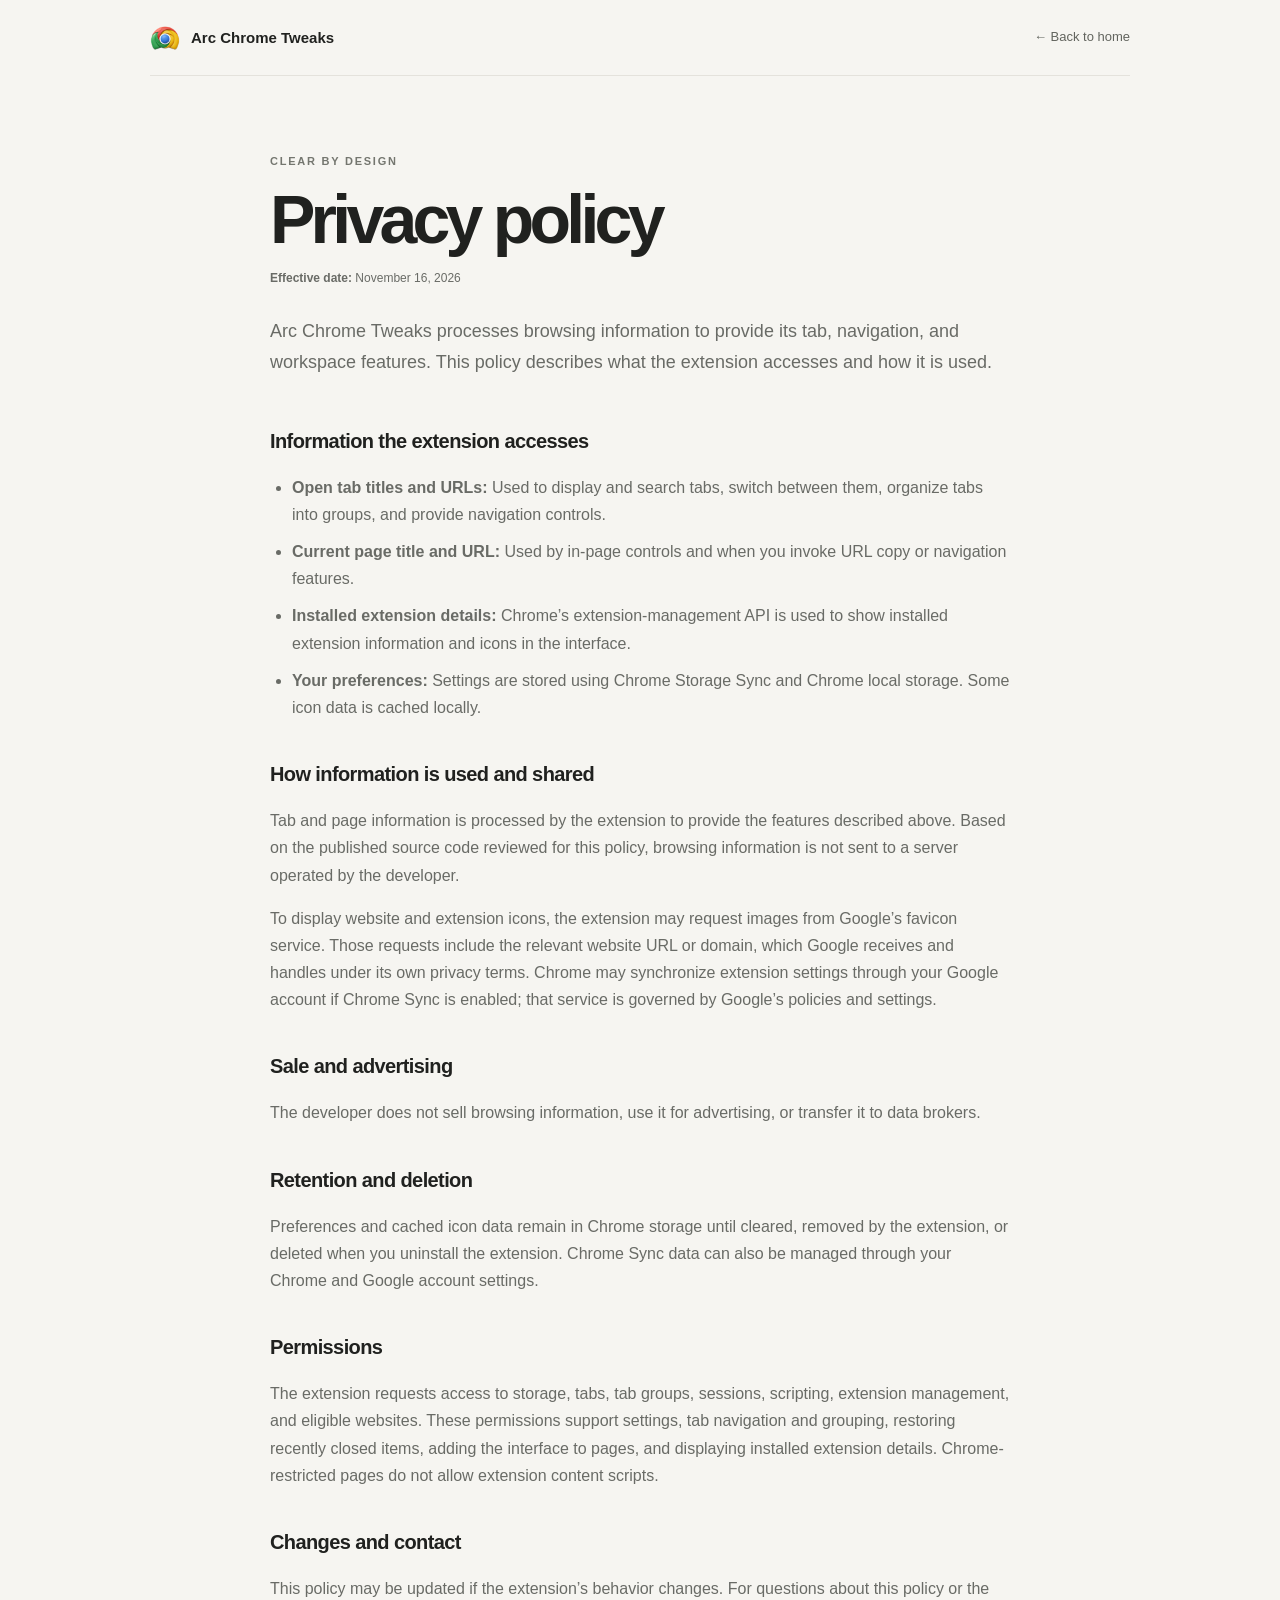
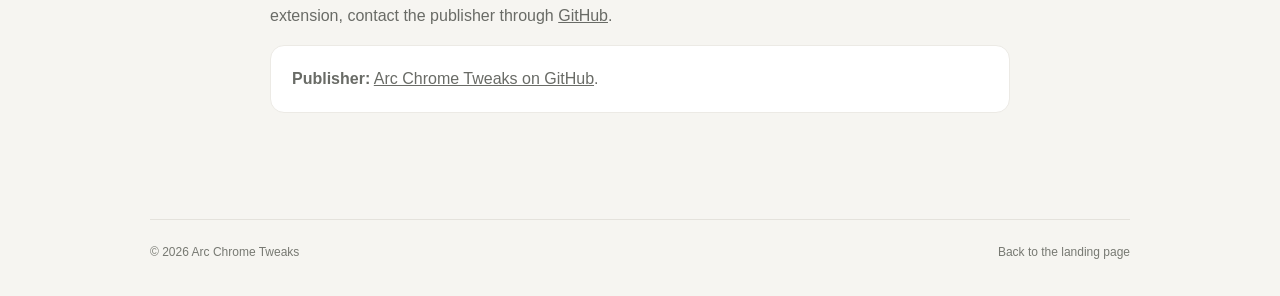
==== docs/privacy.html @ 5ff6fffd "Update Arc Chrome Tweaks landing pages" ====
<!doctype html>
<html lang="en">
<head>
  <meta charset="utf-8">
  <meta name="viewport" content="width=device-width, initial-scale=1">
  <meta name="theme-color" content="#f6f5f1">
  <meta name="description" content="Privacy policy for the Arc Chrome Tweaks browser extension.">
  <title>Privacy Policy — Arc Chrome Tweaks</title>
  <style>
    :root{color-scheme:light;--ink:#20211f;--muted:#696b66;--paper:#f6f5f1;--line:#e4e2dc}
    *{box-sizing:border-box}body{margin:0;background:var(--paper);color:var(--ink);font:16px/1.7 Inter,-apple-system,BlinkMacSystemFont,"Segoe UI",sans-serif;-webkit-font-smoothing:antialiased}a{color:inherit}.wrap{width:min(980px,calc(100% - 48px));margin:auto}.topbar{height:76px;display:flex;align-items:center;justify-content:space-between;border-bottom:1px solid var(--line)}.brand{display:flex;align-items:center;gap:11px;text-decoration:none;font-size:15px;font-weight:700}.mark{width:30px;height:30px;border-radius:10px;background:#20211f;color:#fff;display:grid;place-items:center;font-size:14px}.toplink{font-size:13px;color:#62645e;text-decoration:none}.toplink:hover{text-decoration:underline;text-underline-offset:4px}.content{max-width:740px;margin:0 auto;padding:76px 0 90px}.kicker{color:#74766f;text-transform:uppercase;letter-spacing:.16em;font-size:11px;font-weight:700}.content h1{font-size:clamp(42px,7vw,68px);line-height:1.02;letter-spacing:-.07em;font-weight:600;margin:14px 0}.date{font-size:12px;color:#858780}.intro{font-size:18px;color:var(--muted);margin:28px 0 46px}.content h2{font-size:20px;letter-spacing:-.03em;margin:36px 0 8px}.content p,.content li{color:var(--muted)}.content ul{padding-left:22px}.content li+li{margin-top:10px}.note{padding:19px 21px;background:#fff;border:1px solid #eceae5;border-radius:14px}.footer{border-top:1px solid var(--line);padding:22px 0 34px;display:flex;justify-content:space-between;gap:20px;color:#777972;font-size:12px}.footer a{text-decoration:none}@media(max-width:560px){.wrap{width:calc(100% - 32px)}.topbar{height:66px}.content{padding:54px 0 68px}.intro{font-size:16px}.footer{flex-direction:column}}
  </style>
</head>
<body>
  <div class="wrap">
    <nav class="topbar" aria-label="Main navigation"><a class="brand" href="index.html"><img src="../icons/icon-48.png" alt="" style="width:30px;height:30px;object-fit:contain;border-radius:8px"> Arc Chrome Tweaks</a><a class="toplink" href="index.html">← Back to home</a></nav>
    <main class="content">
      <div class="kicker">Clear by design</div>
      <h1>Privacy policy</h1>
      <p class="date"><strong>Effective date:</strong> November 16, 2026</p>
      <p class="intro">Arc Chrome Tweaks processes browsing information to provide its tab, navigation, and workspace features. This policy describes what the extension accesses and how it is used.</p>

      <h2>Information the extension accesses</h2>
      <ul>
        <li><strong>Open tab titles and URLs:</strong> Used to display and search tabs, switch between them, organize tabs into groups, and provide navigation controls.</li>
        <li><strong>Current page title and URL:</strong> Used by in-page controls and when you invoke URL copy or navigation features.</li>
        <li><strong>Installed extension details:</strong> Chrome’s extension-management API is used to show installed extension information and icons in the interface.</li>
        <li><strong>Your preferences:</strong> Settings are stored using Chrome Storage Sync and Chrome local storage. Some icon data is cached locally.</li>
      </ul>

      <h2>How information is used and shared</h2>
      <p>Tab and page information is processed by the extension to provide the features described above. Based on the published source code reviewed for this policy, browsing information is not sent to a server operated by the developer.</p>
      <p>To display website and extension icons, the extension may request images from Google’s favicon service. Those requests include the relevant website URL or domain, which Google receives and handles under its own privacy terms. Chrome may synchronize extension settings through your Google account if Chrome Sync is enabled; that service is governed by Google’s policies and settings.</p>

      <h2>Sale and advertising</h2>
      <p>The developer does not sell browsing information, use it for advertising, or transfer it to data brokers.</p>

      <h2>Retention and deletion</h2>
      <p>Preferences and cached icon data remain in Chrome storage until cleared, removed by the extension, or deleted when you uninstall the extension. Chrome Sync data can also be managed through your Chrome and Google account settings.</p>

      <h2>Permissions</h2>
      <p>The extension requests access to storage, tabs, tab groups, sessions, scripting, extension management, and eligible websites. These permissions support settings, tab navigation and grouping, restoring recently closed items, adding the interface to pages, and displaying installed extension details. Chrome-restricted pages do not allow extension content scripts.</p>

      <h2>Changes and contact</h2>
      <p>This policy may be updated if the extension’s behavior changes. For questions about this policy or the extension, contact the publisher through <a href="https://github.com/geekblooded">GitHub</a>.</p>
      <p class="note"><strong>Publisher:</strong> <a href="https://github.com/geekblooded/ArcChrome-Tweaks">Arc Chrome Tweaks on GitHub</a>.</p>
    </main>
    <footer class="footer"><span>© 2026 Arc Chrome Tweaks</span><a href="index.html">Back to the landing page</a></footer>
  </div>
</body>
</html>
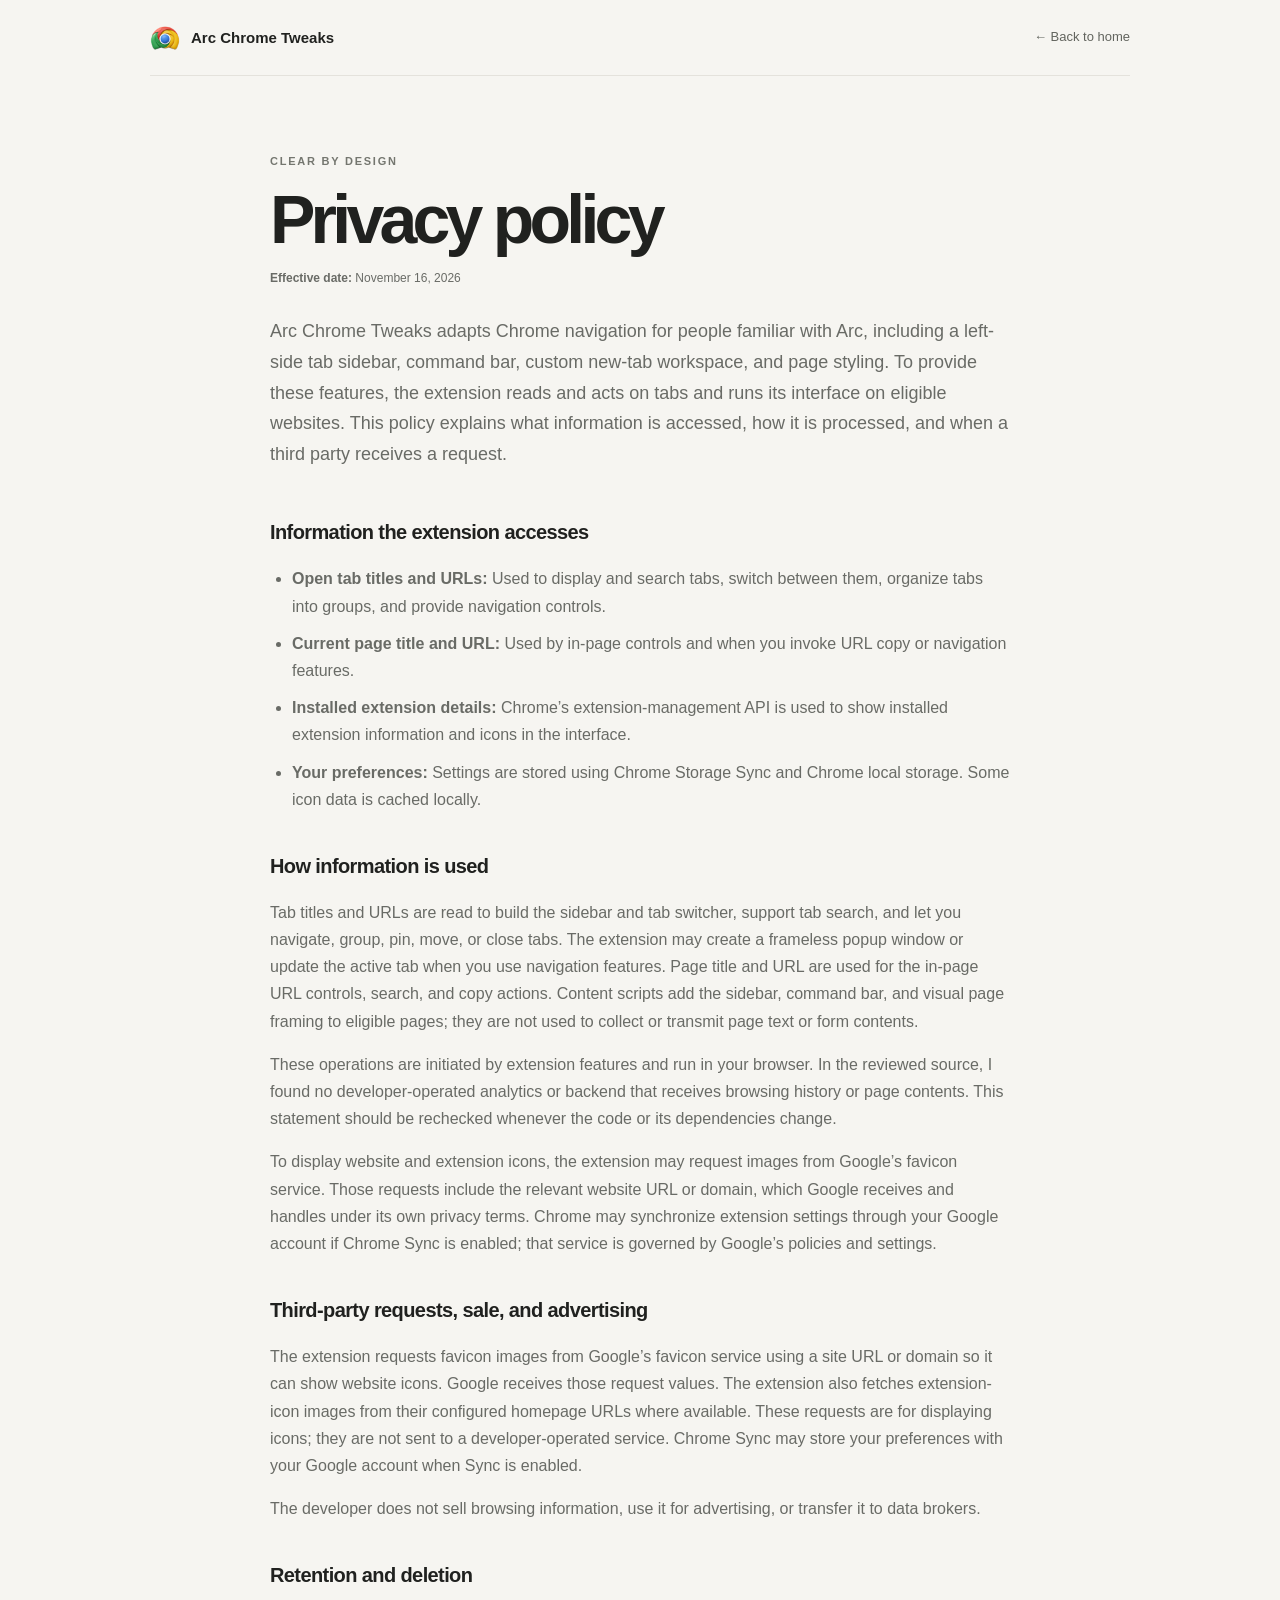
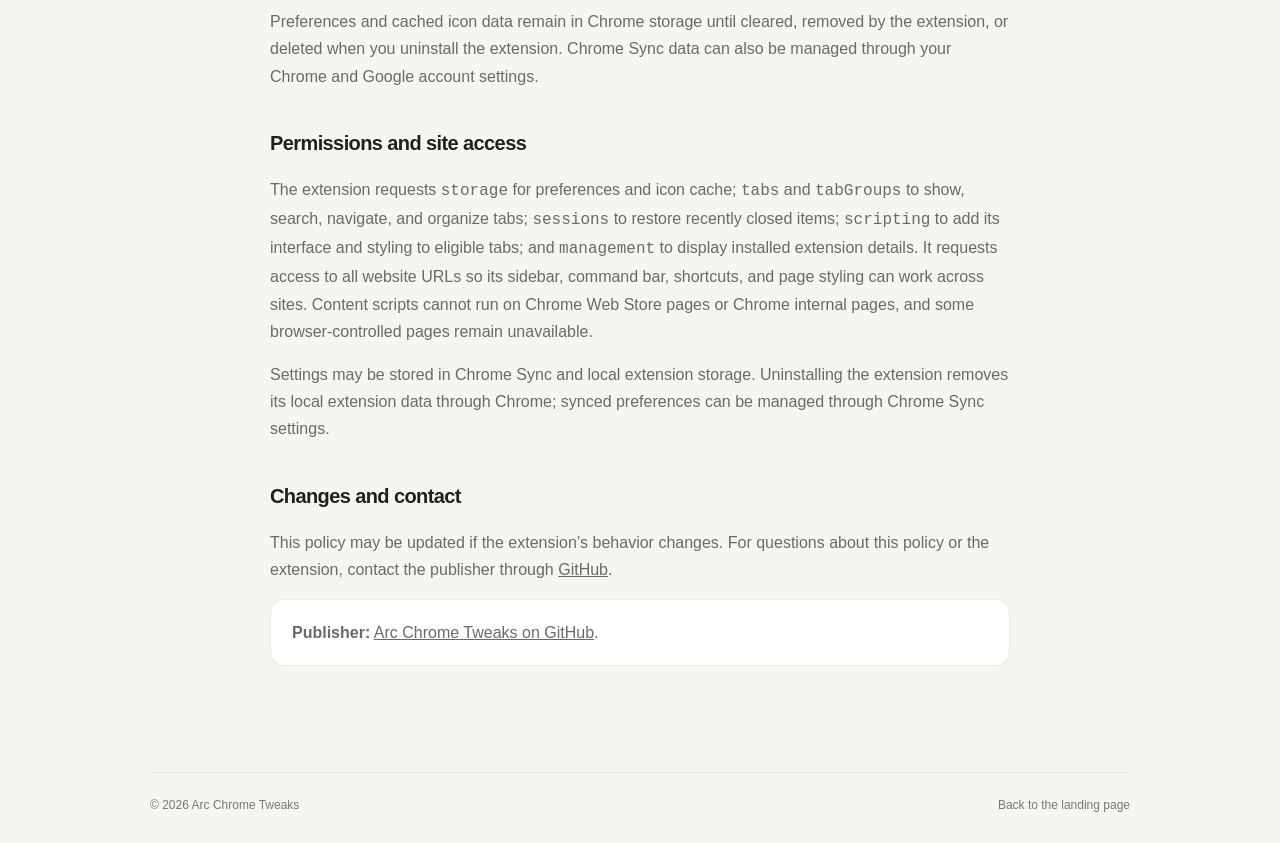
==== commit c3f13fad: "Update Arc Chrome Tweaks site messaging and policy" ====
--- a/docs/privacy.html
+++ b/docs/privacy.html
@@ -18,7 +18,7 @@
       <div class="kicker">Clear by design</div>
       <h1>Privacy policy</h1>
       <p class="date"><strong>Effective date:</strong> November 16, 2026</p>
-      <p class="intro">Arc Chrome Tweaks processes browsing information to provide its tab, navigation, and workspace features. This policy describes what the extension accesses and how it is used.</p>
+      <p class="intro">Arc Chrome Tweaks adapts Chrome navigation for people familiar with Arc, including a left-side tab sidebar, command bar, custom new-tab workspace, and page styling. To provide these features, the extension reads and acts on tabs and runs its interface on eligible websites. This policy explains what information is accessed, how it is processed, and when a third party receives a request.</p>
 
       <h2>Information the extension accesses</h2>
       <ul>
@@ -28,18 +28,21 @@
         <li><strong>Your preferences:</strong> Settings are stored using Chrome Storage Sync and Chrome local storage. Some icon data is cached locally.</li>
       </ul>
 
-      <h2>How information is used and shared</h2>
-      <p>Tab and page information is processed by the extension to provide the features described above. Based on the published source code reviewed for this policy, browsing information is not sent to a server operated by the developer.</p>
+      <h2>How information is used</h2>
+      <p>Tab titles and URLs are read to build the sidebar and tab switcher, support tab search, and let you navigate, group, pin, move, or close tabs. The extension may create a frameless popup window or update the active tab when you use navigation features. Page title and URL are used for the in-page URL controls, search, and copy actions. Content scripts add the sidebar, command bar, and visual page framing to eligible pages; they are not used to collect or transmit page text or form contents.</p>
+      <p>These operations are initiated by extension features and run in your browser. In the reviewed source, I found no developer-operated analytics or backend that receives browsing history or page contents. This statement should be rechecked whenever the code or its dependencies change.</p>
       <p>To display website and extension icons, the extension may request images from Google’s favicon service. Those requests include the relevant website URL or domain, which Google receives and handles under its own privacy terms. Chrome may synchronize extension settings through your Google account if Chrome Sync is enabled; that service is governed by Google’s policies and settings.</p>
 
-      <h2>Sale and advertising</h2>
+      <h2>Third-party requests, sale, and advertising</h2>
+      <p>The extension requests favicon images from Google’s favicon service using a site URL or domain so it can show website icons. Google receives those request values. The extension also fetches extension-icon images from their configured homepage URLs where available. These requests are for displaying icons; they are not sent to a developer-operated service. Chrome Sync may store your preferences with your Google account when Sync is enabled.</p>
       <p>The developer does not sell browsing information, use it for advertising, or transfer it to data brokers.</p>
 
       <h2>Retention and deletion</h2>
       <p>Preferences and cached icon data remain in Chrome storage until cleared, removed by the extension, or deleted when you uninstall the extension. Chrome Sync data can also be managed through your Chrome and Google account settings.</p>
 
-      <h2>Permissions</h2>
-      <p>The extension requests access to storage, tabs, tab groups, sessions, scripting, extension management, and eligible websites. These permissions support settings, tab navigation and grouping, restoring recently closed items, adding the interface to pages, and displaying installed extension details. Chrome-restricted pages do not allow extension content scripts.</p>
+      <h2>Permissions and site access</h2>
+      <p>The extension requests <code>storage</code> for preferences and icon cache; <code>tabs</code> and <code>tabGroups</code> to show, search, navigate, and organize tabs; <code>sessions</code> to restore recently closed items; <code>scripting</code> to add its interface and styling to eligible tabs; and <code>management</code> to display installed extension details. It requests access to all website URLs so its sidebar, command bar, shortcuts, and page styling can work across sites. Content scripts cannot run on Chrome Web Store pages or Chrome internal pages, and some browser-controlled pages remain unavailable.</p>
+      <p>Settings may be stored in Chrome Sync and local extension storage. Uninstalling the extension removes its local extension data through Chrome; synced preferences can be managed through Chrome Sync settings.</p>
 
       <h2>Changes and contact</h2>
       <p>This policy may be updated if the extension’s behavior changes. For questions about this policy or the extension, contact the publisher through <a href="https://github.com/geekblooded">GitHub</a>.</p>
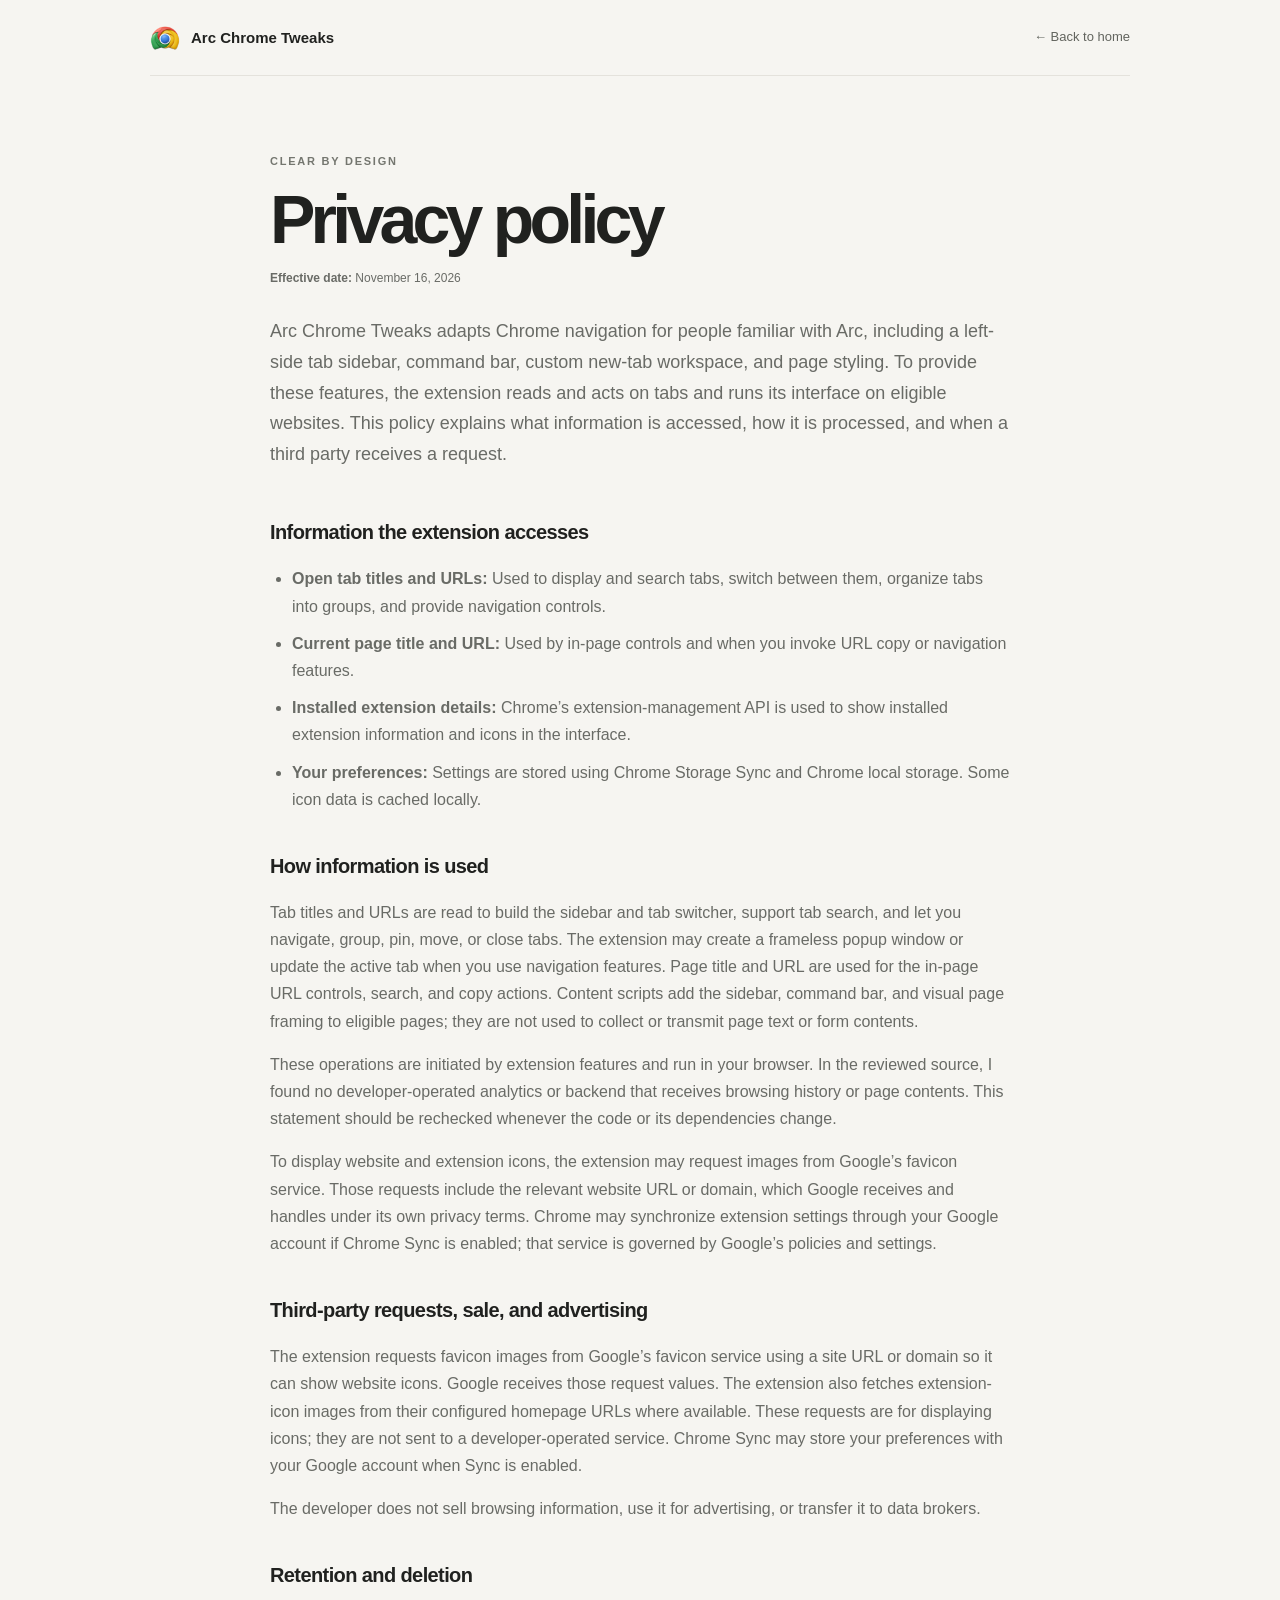
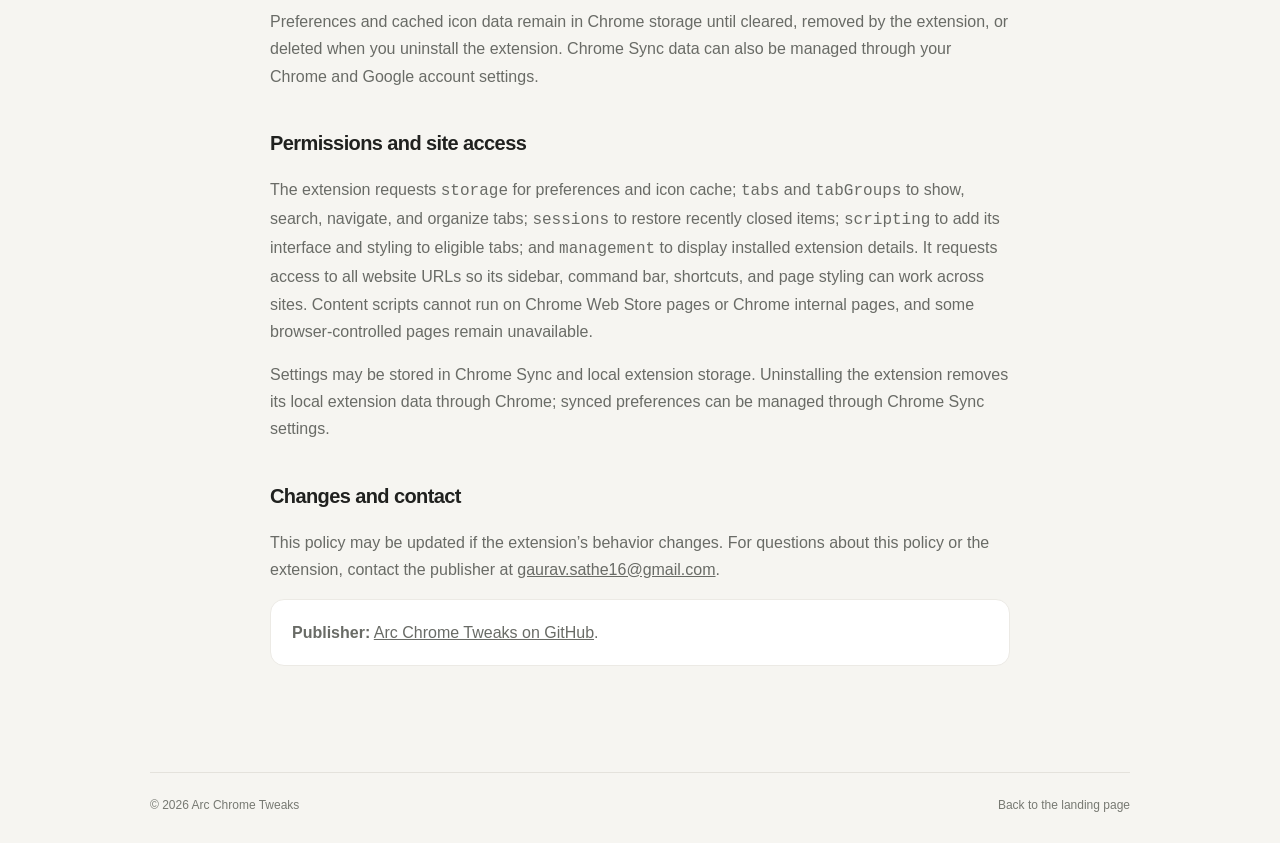
==== commit 34e9524a: "Add support contact and store submission answers" ====
--- a/docs/privacy.html
+++ b/docs/privacy.html
@@ -13,7 +13,7 @@
 </head>
 <body>
   <div class="wrap">
-    <nav class="topbar" aria-label="Main navigation"><a class="brand" href="index.html"><img src="../icons/icon-48.png" alt="" style="width:30px;height:30px;object-fit:contain;border-radius:8px"> Arc Chrome Tweaks</a><a class="toplink" href="index.html">← Back to home</a></nav>
+    <nav class="topbar" aria-label="Main navigation"><a class="brand" href="index.html"><img src="assets/arc-chrome-tweaks.png" alt="" style="width:30px;height:30px;object-fit:contain;border-radius:8px"> Arc Chrome Tweaks</a><a class="toplink" href="index.html">← Back to home</a></nav>
     <main class="content">
       <div class="kicker">Clear by design</div>
       <h1>Privacy policy</h1>
@@ -45,7 +45,7 @@
       <p>Settings may be stored in Chrome Sync and local extension storage. Uninstalling the extension removes its local extension data through Chrome; synced preferences can be managed through Chrome Sync settings.</p>
 
       <h2>Changes and contact</h2>
-      <p>This policy may be updated if the extension’s behavior changes. For questions about this policy or the extension, contact the publisher through <a href="https://github.com/geekblooded">GitHub</a>.</p>
+      <p>This policy may be updated if the extension’s behavior changes. For questions about this policy or the extension, contact the publisher at <a href="mailto:gaurav.sathe16@gmail.com">gaurav.sathe16@gmail.com</a>.</p>
       <p class="note"><strong>Publisher:</strong> <a href="https://github.com/geekblooded/ArcChrome-Tweaks">Arc Chrome Tweaks on GitHub</a>.</p>
     </main>
     <footer class="footer"><span>© 2026 Arc Chrome Tweaks</span><a href="index.html">Back to the landing page</a></footer>
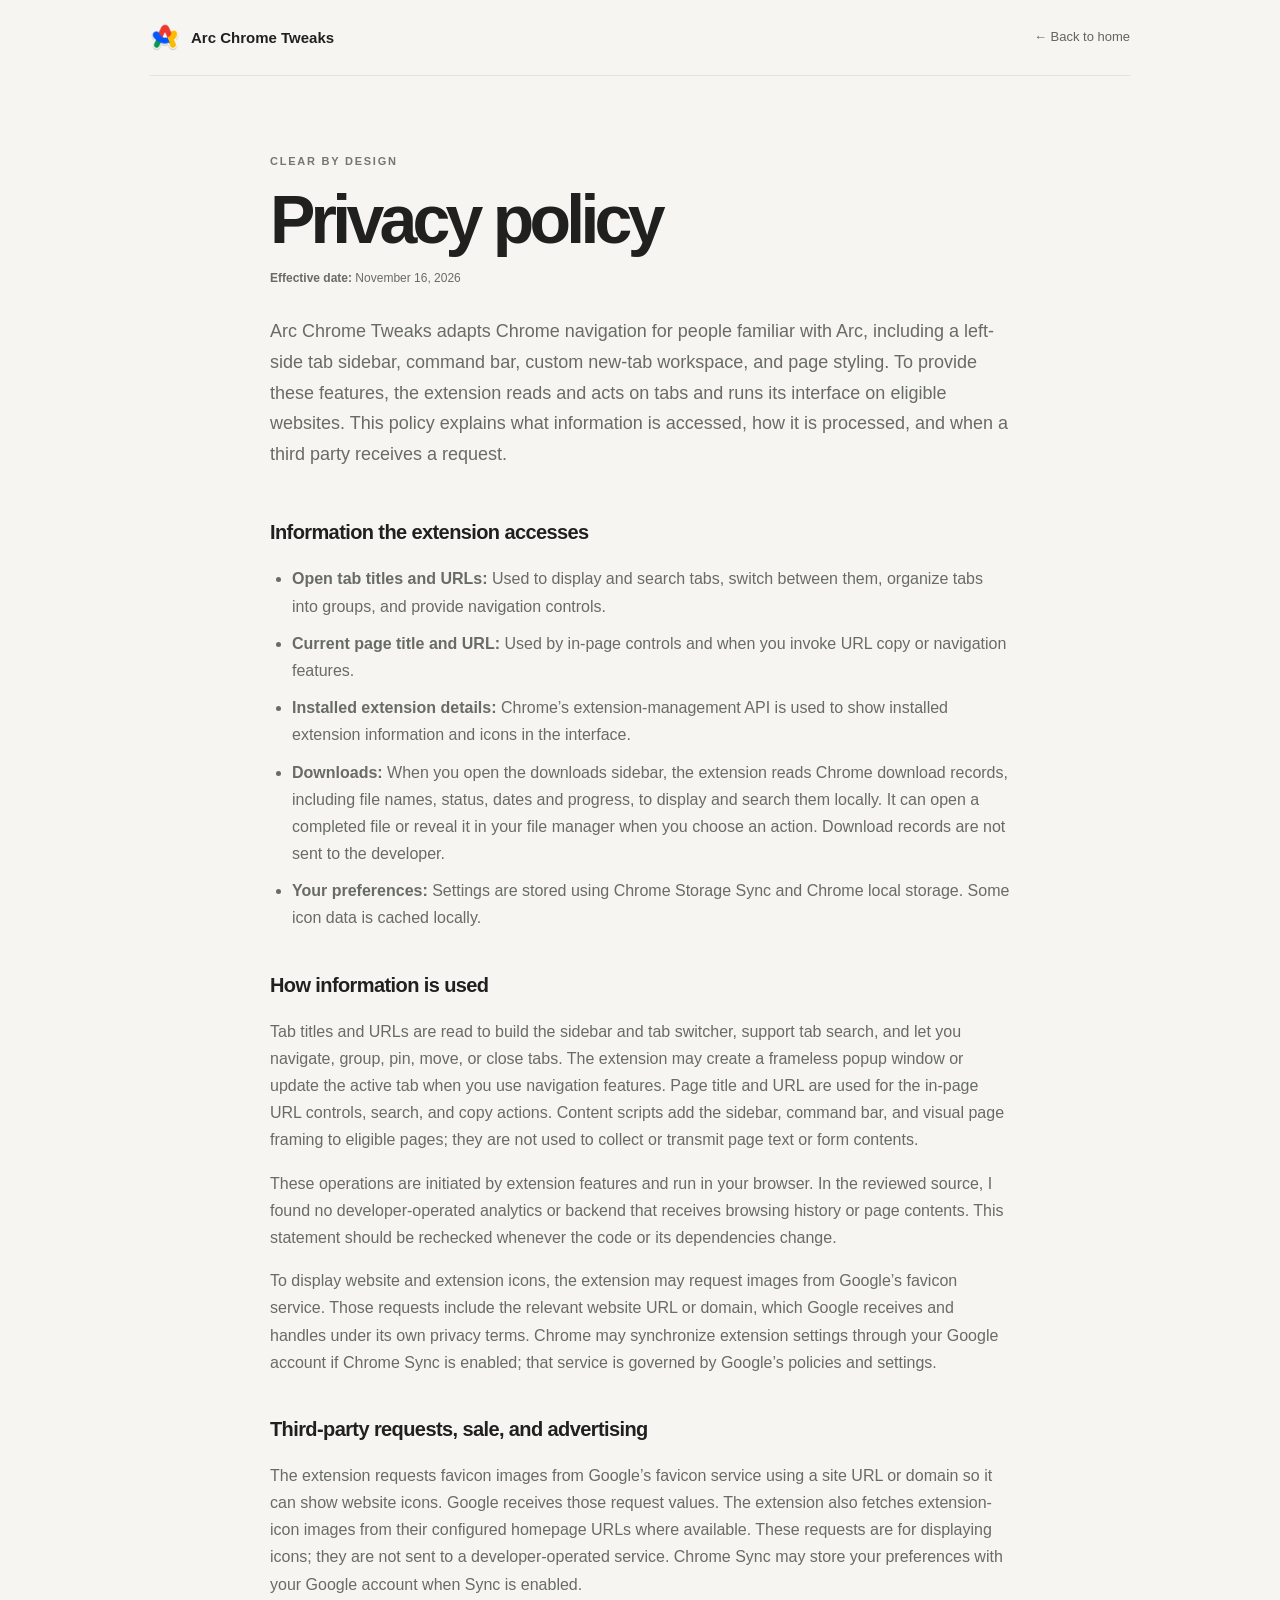
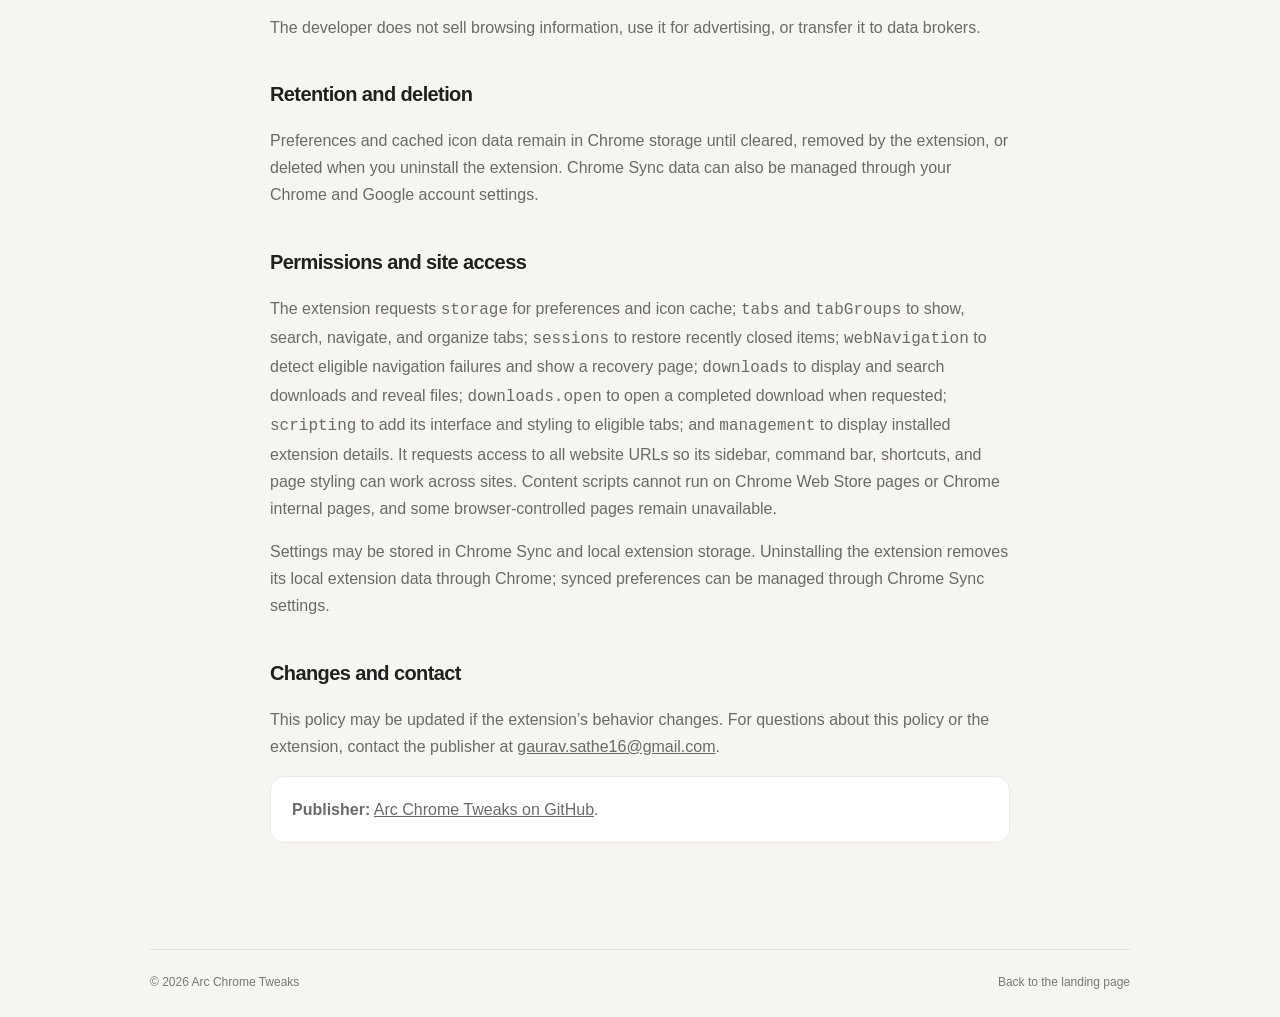
==== commit b16abcd8: "Imrprovements & Bug Fixes Replace frameless windows with full-screen Arc mode  Redesign onboarding a" ====
--- a/docs/privacy.html
+++ b/docs/privacy.html
@@ -25,6 +25,7 @@
         <li><strong>Open tab titles and URLs:</strong> Used to display and search tabs, switch between them, organize tabs into groups, and provide navigation controls.</li>
         <li><strong>Current page title and URL:</strong> Used by in-page controls and when you invoke URL copy or navigation features.</li>
         <li><strong>Installed extension details:</strong> Chrome’s extension-management API is used to show installed extension information and icons in the interface.</li>
+        <li><strong>Downloads:</strong> When you open the downloads sidebar, the extension reads Chrome download records, including file names, status, dates and progress, to display and search them locally. It can open a completed file or reveal it in your file manager when you choose an action. Download records are not sent to the developer.</li>
         <li><strong>Your preferences:</strong> Settings are stored using Chrome Storage Sync and Chrome local storage. Some icon data is cached locally.</li>
       </ul>
 
@@ -41,7 +42,7 @@
       <p>Preferences and cached icon data remain in Chrome storage until cleared, removed by the extension, or deleted when you uninstall the extension. Chrome Sync data can also be managed through your Chrome and Google account settings.</p>
 
       <h2>Permissions and site access</h2>
-      <p>The extension requests <code>storage</code> for preferences and icon cache; <code>tabs</code> and <code>tabGroups</code> to show, search, navigate, and organize tabs; <code>sessions</code> to restore recently closed items; <code>scripting</code> to add its interface and styling to eligible tabs; and <code>management</code> to display installed extension details. It requests access to all website URLs so its sidebar, command bar, shortcuts, and page styling can work across sites. Content scripts cannot run on Chrome Web Store pages or Chrome internal pages, and some browser-controlled pages remain unavailable.</p>
+      <p>The extension requests <code>storage</code> for preferences and icon cache; <code>tabs</code> and <code>tabGroups</code> to show, search, navigate, and organize tabs; <code>sessions</code> to restore recently closed items; <code>webNavigation</code> to detect eligible navigation failures and show a recovery page; <code>downloads</code> to display and search downloads and reveal files; <code>downloads.open</code> to open a completed download when requested; <code>scripting</code> to add its interface and styling to eligible tabs; and <code>management</code> to display installed extension details. It requests access to all website URLs so its sidebar, command bar, shortcuts, and page styling can work across sites. Content scripts cannot run on Chrome Web Store pages or Chrome internal pages, and some browser-controlled pages remain unavailable.</p>
       <p>Settings may be stored in Chrome Sync and local extension storage. Uninstalling the extension removes its local extension data through Chrome; synced preferences can be managed through Chrome Sync settings.</p>
 
       <h2>Changes and contact</h2>
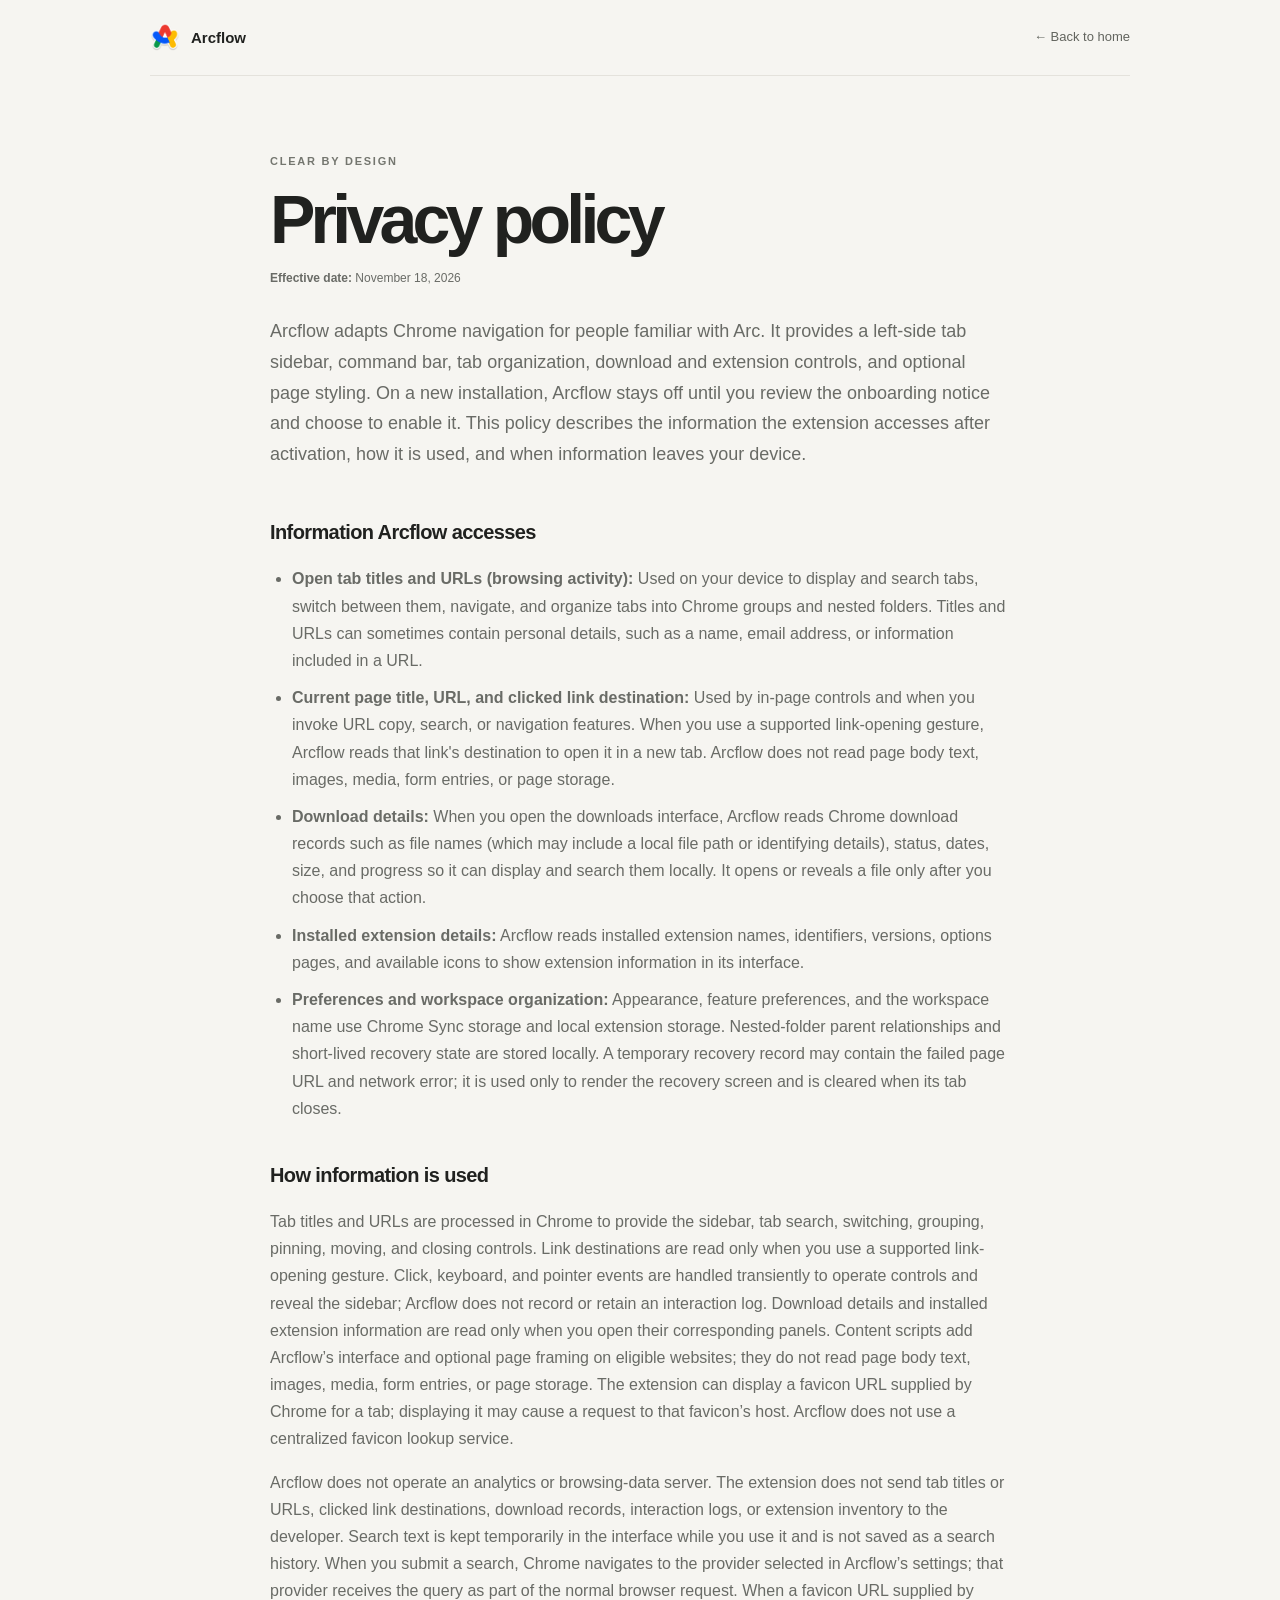
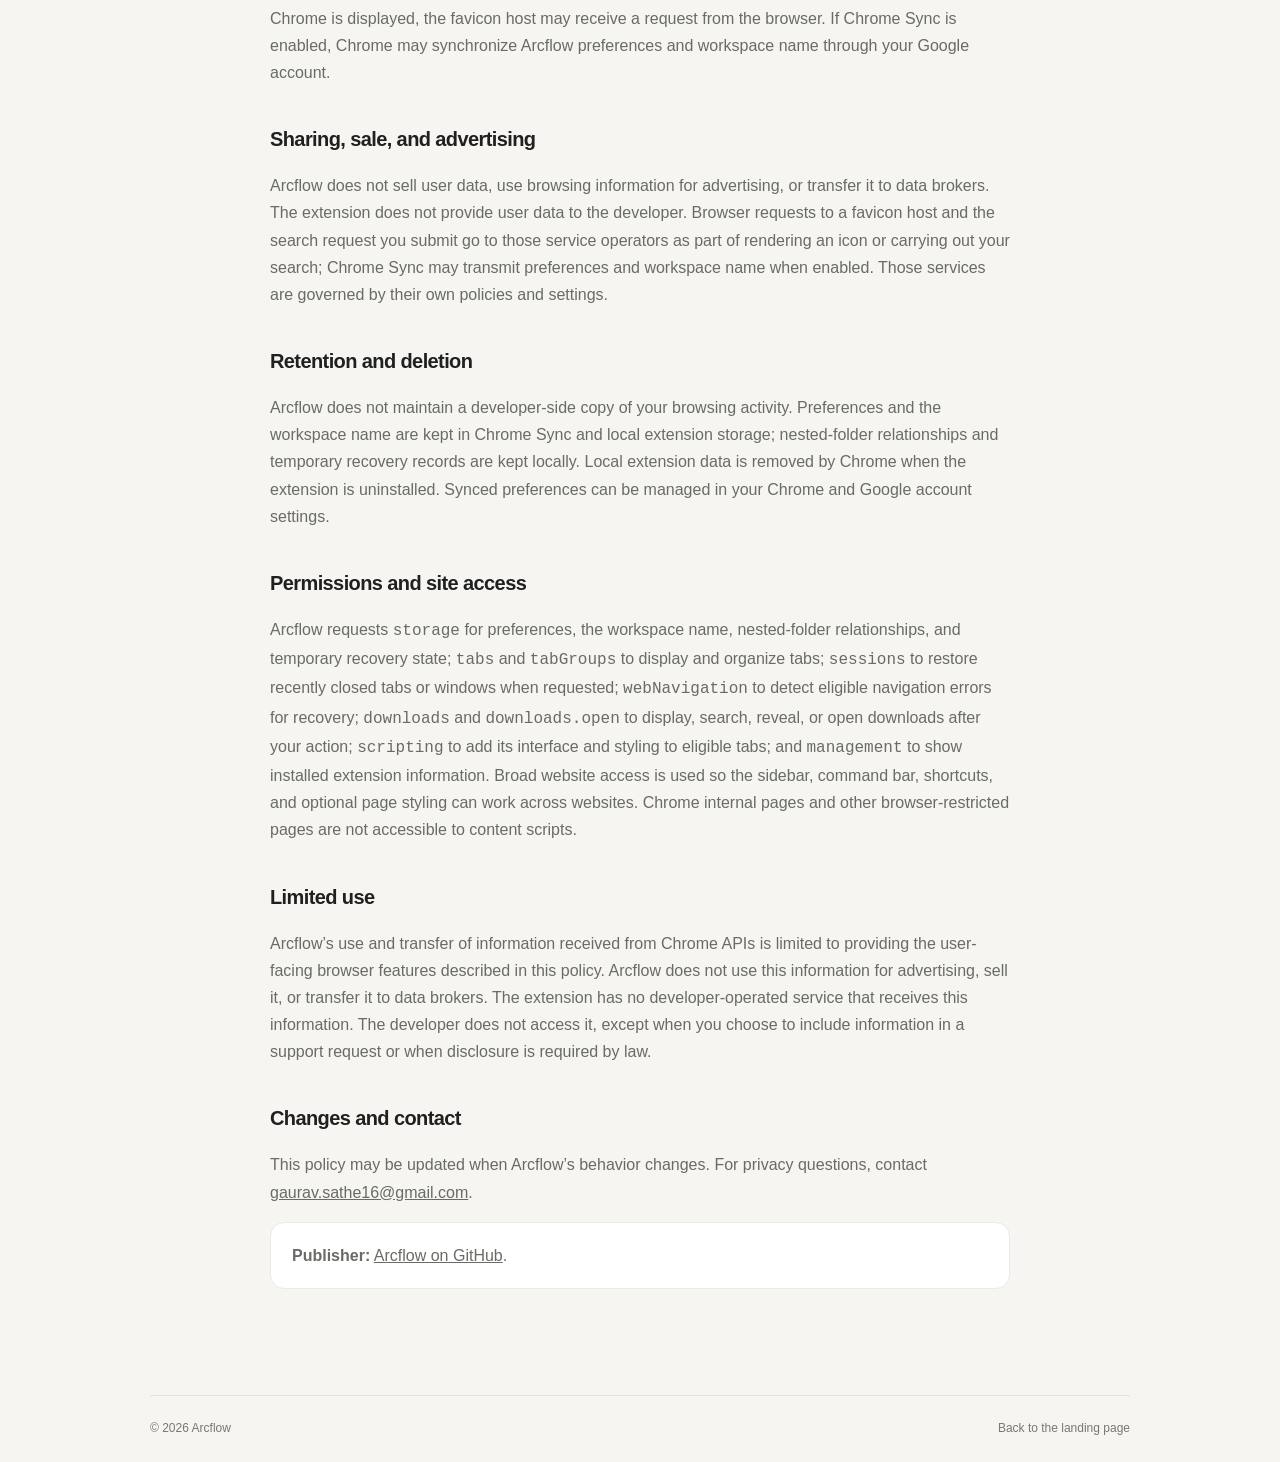
==== commit f46bc333: "Fix Arcflow Pages privacy URL and policy" ====
--- a/docs/privacy.html
+++ b/docs/privacy.html
@@ -4,52 +4,52 @@
   <meta charset="utf-8">
   <meta name="viewport" content="width=device-width, initial-scale=1">
   <meta name="theme-color" content="#f6f5f1">
-  <meta name="description" content="Privacy policy for the Arc Chrome Tweaks browser extension.">
-  <title>Privacy Policy — Arc Chrome Tweaks</title>
+  <meta name="description" content="Privacy policy for Arcflow, an Arc-inspired Chrome extension.">
+  <title>Privacy Policy — Arcflow</title>
   <style>
     :root{color-scheme:light;--ink:#20211f;--muted:#696b66;--paper:#f6f5f1;--line:#e4e2dc}
-    *{box-sizing:border-box}body{margin:0;background:var(--paper);color:var(--ink);font:16px/1.7 Inter,-apple-system,BlinkMacSystemFont,"Segoe UI",sans-serif;-webkit-font-smoothing:antialiased}a{color:inherit}.wrap{width:min(980px,calc(100% - 48px));margin:auto}.topbar{height:76px;display:flex;align-items:center;justify-content:space-between;border-bottom:1px solid var(--line)}.brand{display:flex;align-items:center;gap:11px;text-decoration:none;font-size:15px;font-weight:700}.mark{width:30px;height:30px;border-radius:10px;background:#20211f;color:#fff;display:grid;place-items:center;font-size:14px}.toplink{font-size:13px;color:#62645e;text-decoration:none}.toplink:hover{text-decoration:underline;text-underline-offset:4px}.content{max-width:740px;margin:0 auto;padding:76px 0 90px}.kicker{color:#74766f;text-transform:uppercase;letter-spacing:.16em;font-size:11px;font-weight:700}.content h1{font-size:clamp(42px,7vw,68px);line-height:1.02;letter-spacing:-.07em;font-weight:600;margin:14px 0}.date{font-size:12px;color:#858780}.intro{font-size:18px;color:var(--muted);margin:28px 0 46px}.content h2{font-size:20px;letter-spacing:-.03em;margin:36px 0 8px}.content p,.content li{color:var(--muted)}.content ul{padding-left:22px}.content li+li{margin-top:10px}.note{padding:19px 21px;background:#fff;border:1px solid #eceae5;border-radius:14px}.footer{border-top:1px solid var(--line);padding:22px 0 34px;display:flex;justify-content:space-between;gap:20px;color:#777972;font-size:12px}.footer a{text-decoration:none}@media(max-width:560px){.wrap{width:calc(100% - 32px)}.topbar{height:66px}.content{padding:54px 0 68px}.intro{font-size:16px}.footer{flex-direction:column}}
+    *{box-sizing:border-box}body{margin:0;background:var(--paper);color:var(--ink);font:16px/1.7 Inter,-apple-system,BlinkMacSystemFont,"Segoe UI",sans-serif;-webkit-font-smoothing:antialiased}a{color:inherit}.wrap{width:min(980px,calc(100% - 48px));margin:auto}.topbar{height:76px;display:flex;align-items:center;justify-content:space-between;border-bottom:1px solid var(--line)}.brand{display:flex;align-items:center;gap:11px;text-decoration:none;font-size:15px;font-weight:700}.brand img{width:30px;height:30px;object-fit:contain;border-radius:8px}.toplink{font-size:13px;color:#62645e;text-decoration:none}.toplink:hover{text-decoration:underline;text-underline-offset:4px}.content{max-width:740px;margin:0 auto;padding:76px 0 90px}.kicker{color:#74766f;text-transform:uppercase;letter-spacing:.16em;font-size:11px;font-weight:700}.content h1{font-size:clamp(42px,7vw,68px);line-height:1.02;letter-spacing:-.07em;font-weight:600;margin:14px 0}.date{font-size:12px;color:#858780}.intro{font-size:18px;color:var(--muted);margin:28px 0 46px}.content h2{font-size:20px;letter-spacing:-.03em;margin:36px 0 8px}.content p,.content li{color:var(--muted)}.content ul{padding-left:22px}.content li+li{margin-top:10px}.note{padding:19px 21px;background:#fff;border:1px solid #eceae5;border-radius:14px}.footer{border-top:1px solid var(--line);padding:22px 0 34px;display:flex;justify-content:space-between;gap:20px;color:#777972;font-size:12px}.footer a{text-decoration:none}@media(max-width:560px){.wrap{width:calc(100% - 32px)}.topbar{height:66px}.content{padding:54px 0 68px}.intro{font-size:16px}.footer{flex-direction:column}}
   </style>
 </head>
 <body>
   <div class="wrap">
-    <nav class="topbar" aria-label="Main navigation"><a class="brand" href="index.html"><img src="assets/arc-chrome-tweaks.png" alt="" style="width:30px;height:30px;object-fit:contain;border-radius:8px"> Arc Chrome Tweaks</a><a class="toplink" href="index.html">← Back to home</a></nav>
+    <nav class="topbar" aria-label="Main navigation"><a class="brand" href="index.html"><img src="assets/arcflow.png" alt=""> Arcflow</a><a class="toplink" href="index.html">← Back to home</a></nav>
     <main class="content">
       <div class="kicker">Clear by design</div>
       <h1>Privacy policy</h1>
-      <p class="date"><strong>Effective date:</strong> November 16, 2026</p>
-      <p class="intro">Arc Chrome Tweaks adapts Chrome navigation for people familiar with Arc, including a left-side tab sidebar, command bar, custom new-tab workspace, and page styling. To provide these features, the extension reads and acts on tabs and runs its interface on eligible websites. This policy explains what information is accessed, how it is processed, and when a third party receives a request.</p>
+      <p class="date"><strong>Effective date:</strong> November 18, 2026</p>
+      <p class="intro">Arcflow adapts Chrome navigation for people familiar with Arc. It provides a left-side tab sidebar, command bar, tab organization, download and extension controls, and optional page styling. On a new installation, Arcflow stays off until you review the onboarding notice and choose to enable it. This policy describes the information the extension accesses after activation, how it is used, and when information leaves your device.</p>
 
-      <h2>Information the extension accesses</h2>
+      <h2>Information Arcflow accesses</h2>
       <ul>
-        <li><strong>Open tab titles and URLs:</strong> Used to display and search tabs, switch between them, organize tabs into groups, and provide navigation controls.</li>
-        <li><strong>Current page title and URL:</strong> Used by in-page controls and when you invoke URL copy or navigation features.</li>
-        <li><strong>Installed extension details:</strong> Chrome’s extension-management API is used to show installed extension information and icons in the interface.</li>
-        <li><strong>Downloads:</strong> When you open the downloads sidebar, the extension reads Chrome download records, including file names, status, dates and progress, to display and search them locally. It can open a completed file or reveal it in your file manager when you choose an action. Download records are not sent to the developer.</li>
-        <li><strong>Your preferences:</strong> Settings are stored using Chrome Storage Sync and Chrome local storage. Some icon data is cached locally.</li>
+        <li><strong>Open tab titles and URLs (browsing activity):</strong> Used on your device to display and search tabs, switch between them, navigate, and organize tabs into Chrome groups and nested folders. Titles and URLs can sometimes contain personal details, such as a name, email address, or information included in a URL.</li>
+        <li><strong>Current page title, URL, and clicked link destination:</strong> Used by in-page controls and when you invoke URL copy, search, or navigation features. When you use a supported link-opening gesture, Arcflow reads that link's destination to open it in a new tab. Arcflow does not read page body text, images, media, form entries, or page storage.</li>
+        <li><strong>Download details:</strong> When you open the downloads interface, Arcflow reads Chrome download records such as file names (which may include a local file path or identifying details), status, dates, size, and progress so it can display and search them locally. It opens or reveals a file only after you choose that action.</li>
+        <li><strong>Installed extension details:</strong> Arcflow reads installed extension names, identifiers, versions, options pages, and available icons to show extension information in its interface.</li>
+        <li><strong>Preferences and workspace organization:</strong> Appearance, feature preferences, and the workspace name use Chrome Sync storage and local extension storage. Nested-folder parent relationships and short-lived recovery state are stored locally. A temporary recovery record may contain the failed page URL and network error; it is used only to render the recovery screen and is cleared when its tab closes.</li>
       </ul>
 
       <h2>How information is used</h2>
-      <p>Tab titles and URLs are read to build the sidebar and tab switcher, support tab search, and let you navigate, group, pin, move, or close tabs. The extension may create a frameless popup window or update the active tab when you use navigation features. Page title and URL are used for the in-page URL controls, search, and copy actions. Content scripts add the sidebar, command bar, and visual page framing to eligible pages; they are not used to collect or transmit page text or form contents.</p>
-      <p>These operations are initiated by extension features and run in your browser. In the reviewed source, I found no developer-operated analytics or backend that receives browsing history or page contents. This statement should be rechecked whenever the code or its dependencies change.</p>
-      <p>To display website and extension icons, the extension may request images from Google’s favicon service. Those requests include the relevant website URL or domain, which Google receives and handles under its own privacy terms. Chrome may synchronize extension settings through your Google account if Chrome Sync is enabled; that service is governed by Google’s policies and settings.</p>
+      <p>Tab titles and URLs are processed in Chrome to provide the sidebar, tab search, switching, grouping, pinning, moving, and closing controls. Link destinations are read only when you use a supported link-opening gesture. Click, keyboard, and pointer events are handled transiently to operate controls and reveal the sidebar; Arcflow does not record or retain an interaction log. Download details and installed extension information are read only when you open their corresponding panels. Content scripts add Arcflow’s interface and optional page framing on eligible websites; they do not read page body text, images, media, form entries, or page storage. The extension can display a favicon URL supplied by Chrome for a tab; displaying it may cause a request to that favicon’s host. Arcflow does not use a centralized favicon lookup service.</p>
+      <p>Arcflow does not operate an analytics or browsing-data server. The extension does not send tab titles or URLs, clicked link destinations, download records, interaction logs, or extension inventory to the developer. Search text is kept temporarily in the interface while you use it and is not saved as a search history. When you submit a search, Chrome navigates to the provider selected in Arcflow’s settings; that provider receives the query as part of the normal browser request. When a favicon URL supplied by Chrome is displayed, the favicon host may receive a request from the browser. If Chrome Sync is enabled, Chrome may synchronize Arcflow preferences and workspace name through your Google account.</p>
 
-      <h2>Third-party requests, sale, and advertising</h2>
-      <p>The extension requests favicon images from Google’s favicon service using a site URL or domain so it can show website icons. Google receives those request values. The extension also fetches extension-icon images from their configured homepage URLs where available. These requests are for displaying icons; they are not sent to a developer-operated service. Chrome Sync may store your preferences with your Google account when Sync is enabled.</p>
-      <p>The developer does not sell browsing information, use it for advertising, or transfer it to data brokers.</p>
+      <h2>Sharing, sale, and advertising</h2>
+      <p>Arcflow does not sell user data, use browsing information for advertising, or transfer it to data brokers. The extension does not provide user data to the developer. Browser requests to a favicon host and the search request you submit go to those service operators as part of rendering an icon or carrying out your search; Chrome Sync may transmit preferences and workspace name when enabled. Those services are governed by their own policies and settings.</p>
 
       <h2>Retention and deletion</h2>
-      <p>Preferences and cached icon data remain in Chrome storage until cleared, removed by the extension, or deleted when you uninstall the extension. Chrome Sync data can also be managed through your Chrome and Google account settings.</p>
+      <p>Arcflow does not maintain a developer-side copy of your browsing activity. Preferences and the workspace name are kept in Chrome Sync and local extension storage; nested-folder relationships and temporary recovery records are kept locally. Local extension data is removed by Chrome when the extension is uninstalled. Synced preferences can be managed in your Chrome and Google account settings.</p>
 
       <h2>Permissions and site access</h2>
-      <p>The extension requests <code>storage</code> for preferences and icon cache; <code>tabs</code> and <code>tabGroups</code> to show, search, navigate, and organize tabs; <code>sessions</code> to restore recently closed items; <code>webNavigation</code> to detect eligible navigation failures and show a recovery page; <code>downloads</code> to display and search downloads and reveal files; <code>downloads.open</code> to open a completed download when requested; <code>scripting</code> to add its interface and styling to eligible tabs; and <code>management</code> to display installed extension details. It requests access to all website URLs so its sidebar, command bar, shortcuts, and page styling can work across sites. Content scripts cannot run on Chrome Web Store pages or Chrome internal pages, and some browser-controlled pages remain unavailable.</p>
-      <p>Settings may be stored in Chrome Sync and local extension storage. Uninstalling the extension removes its local extension data through Chrome; synced preferences can be managed through Chrome Sync settings.</p>
+      <p>Arcflow requests <code>storage</code> for preferences, the workspace name, nested-folder relationships, and temporary recovery state; <code>tabs</code> and <code>tabGroups</code> to display and organize tabs; <code>sessions</code> to restore recently closed tabs or windows when requested; <code>webNavigation</code> to detect eligible navigation errors for recovery; <code>downloads</code> and <code>downloads.open</code> to display, search, reveal, or open downloads after your action; <code>scripting</code> to add its interface and styling to eligible tabs; and <code>management</code> to show installed extension information. Broad website access is used so the sidebar, command bar, shortcuts, and optional page styling can work across websites. Chrome internal pages and other browser-restricted pages are not accessible to content scripts.</p>
+
+      <h2>Limited use</h2>
+      <p>Arcflow’s use and transfer of information received from Chrome APIs is limited to providing the user-facing browser features described in this policy. Arcflow does not use this information for advertising, sell it, or transfer it to data brokers. The extension has no developer-operated service that receives this information. The developer does not access it, except when you choose to include information in a support request or when disclosure is required by law.</p>
 
       <h2>Changes and contact</h2>
-      <p>This policy may be updated if the extension’s behavior changes. For questions about this policy or the extension, contact the publisher at <a href="mailto:gaurav.sathe16@gmail.com">gaurav.sathe16@gmail.com</a>.</p>
-      <p class="note"><strong>Publisher:</strong> <a href="https://github.com/geekblooded/ArcChrome-Tweaks">Arc Chrome Tweaks on GitHub</a>.</p>
+      <p>This policy may be updated when Arcflow’s behavior changes. For privacy questions, contact <a href="mailto:gaurav.sathe16@gmail.com">gaurav.sathe16@gmail.com</a>.</p>
+      <p class="note"><strong>Publisher:</strong> <a href="https://github.com/geekblooded/arcflow">Arcflow on GitHub</a>.</p>
     </main>
-    <footer class="footer"><span>© 2026 Arc Chrome Tweaks</span><a href="index.html">Back to the landing page</a></footer>
+    <footer class="footer"><span>© 2026 Arcflow</span><a href="index.html">Back to the landing page</a></footer>
   </div>
 </body>
 </html>
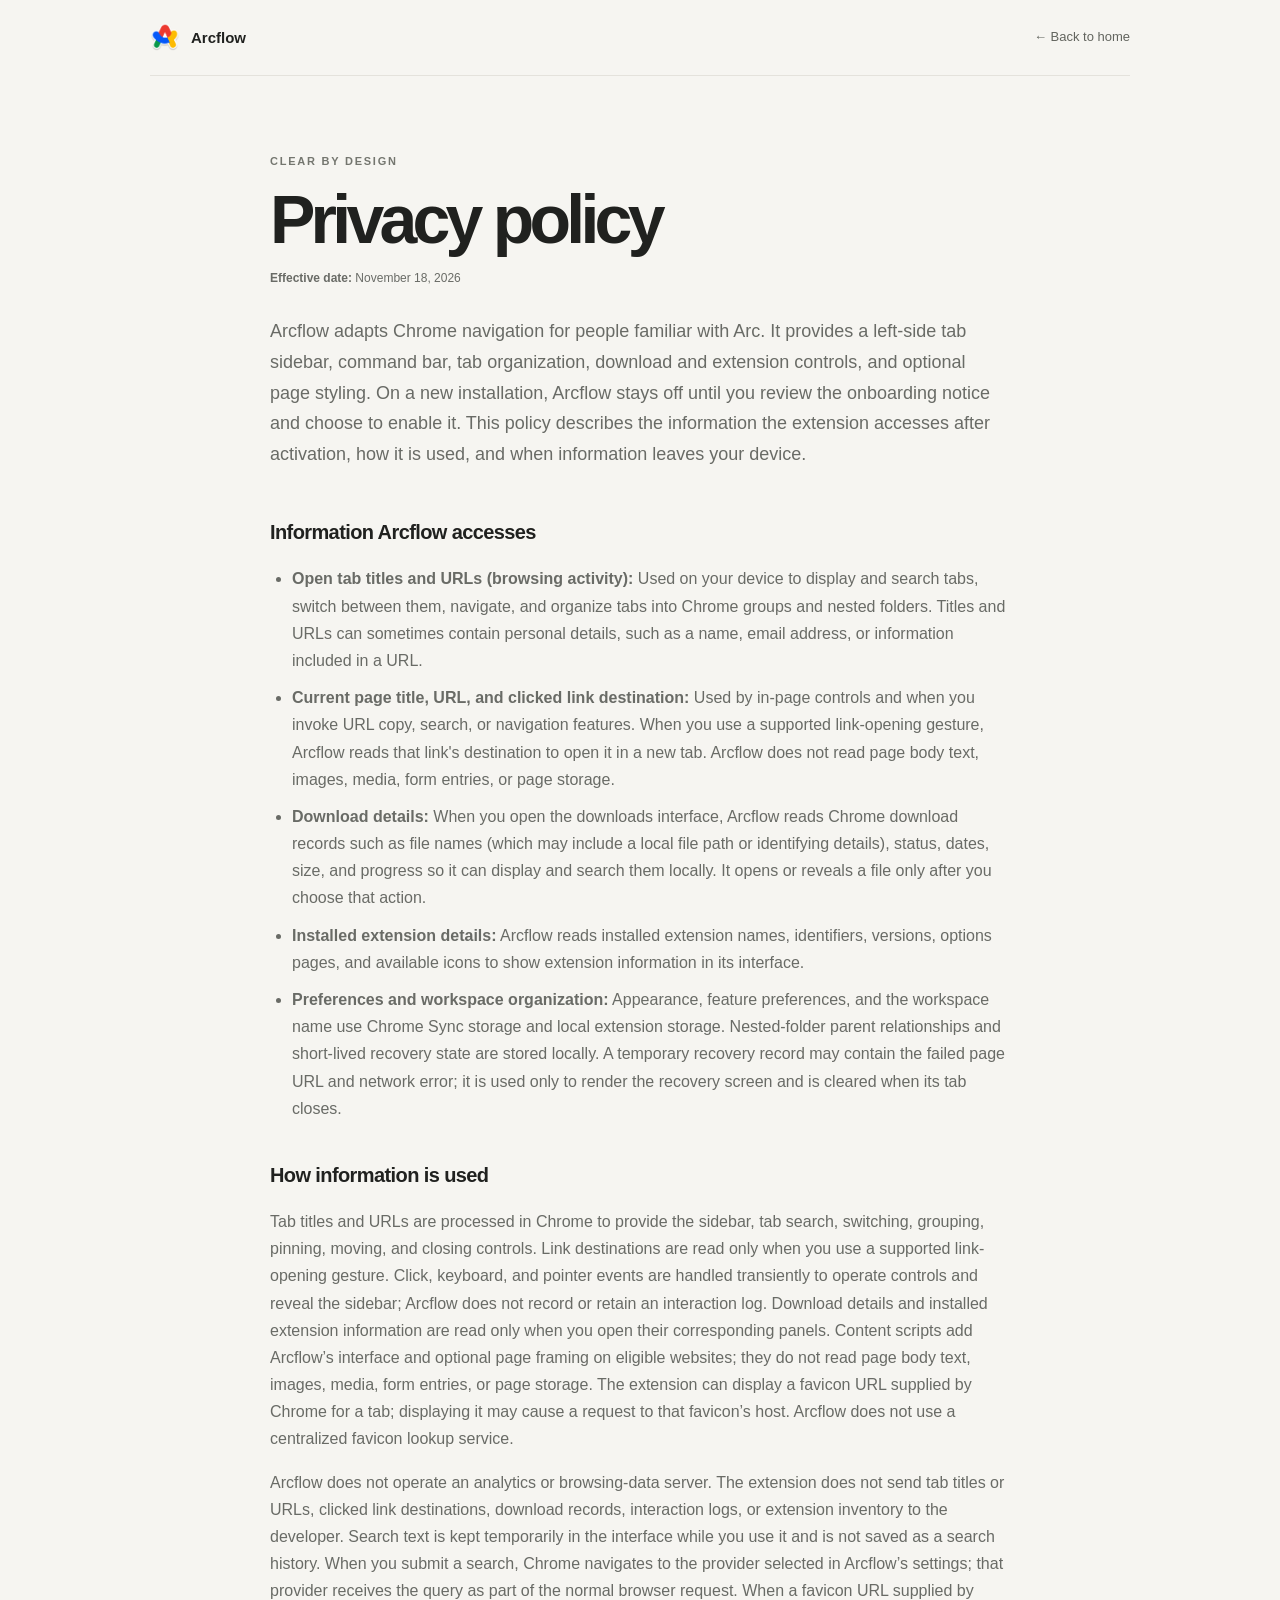
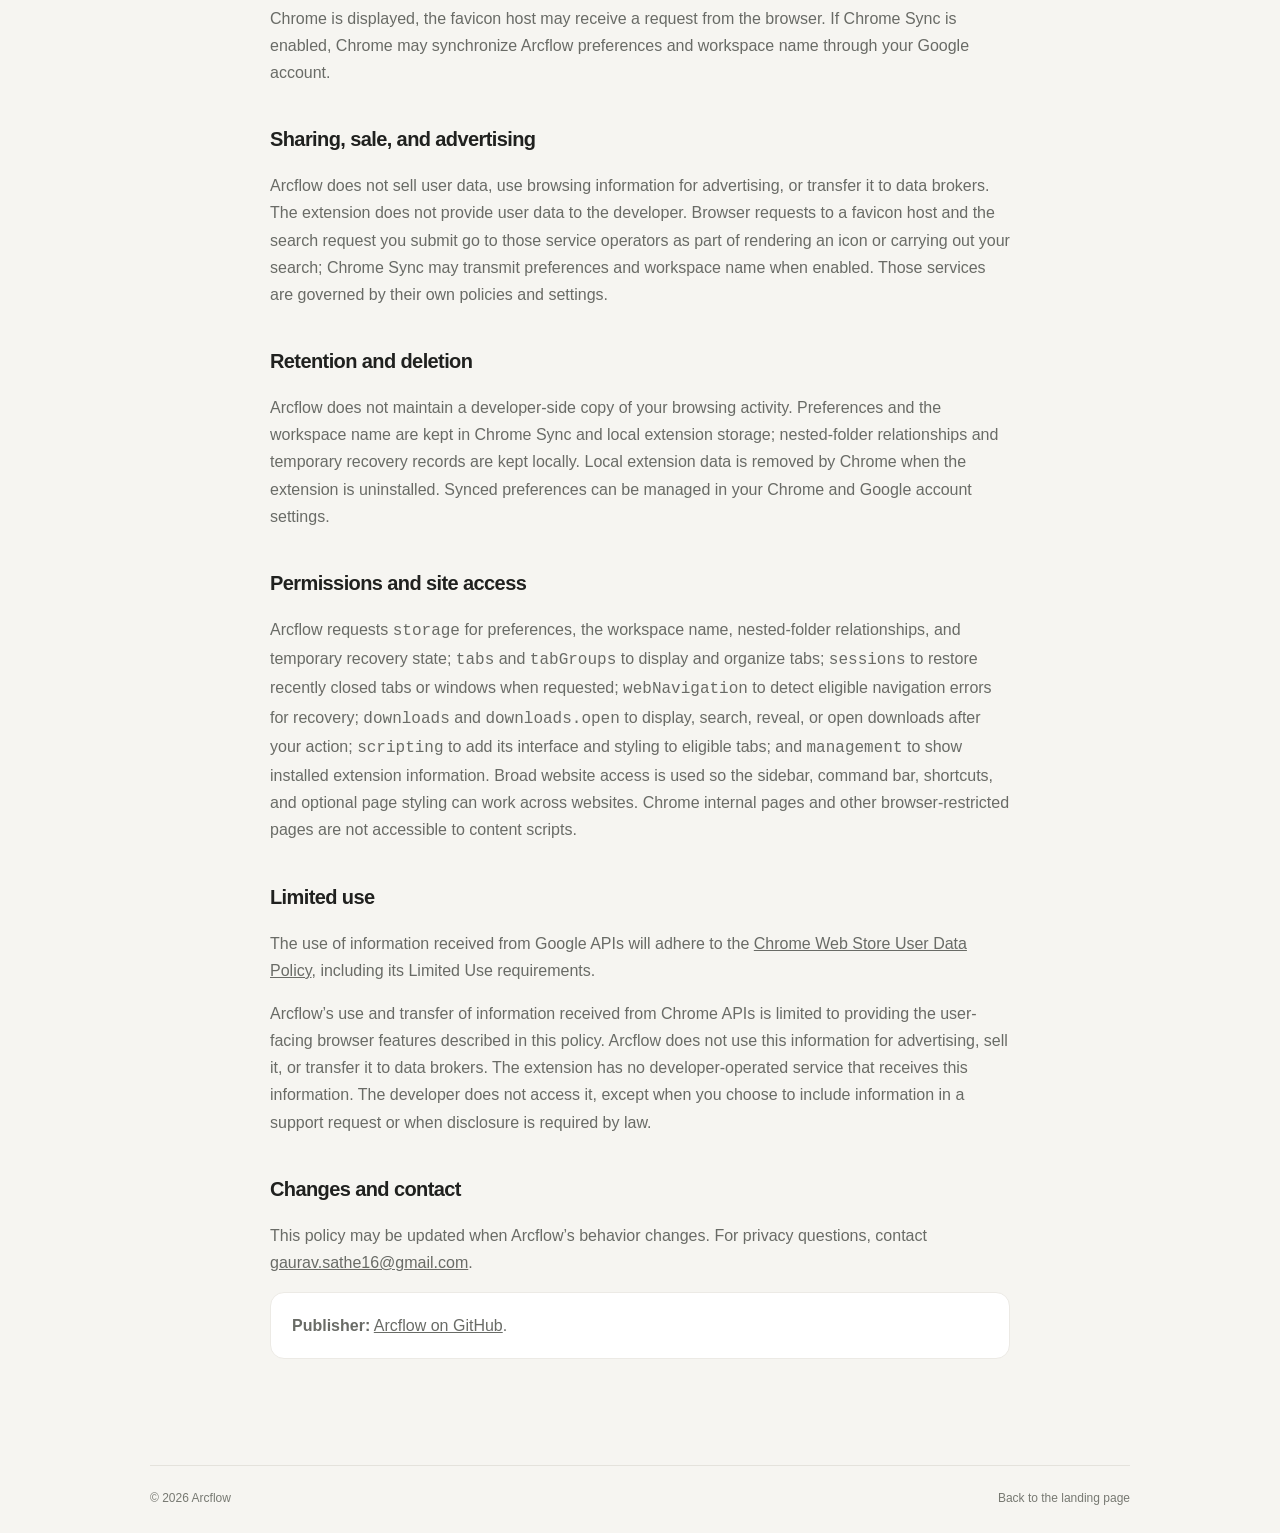
==== commit 6d05a4de: "Add explicit Chrome Web Store Limited Use disclosure" ====
--- a/docs/privacy.html
+++ b/docs/privacy.html
@@ -43,6 +43,7 @@
       <p>Arcflow requests <code>storage</code> for preferences, the workspace name, nested-folder relationships, and temporary recovery state; <code>tabs</code> and <code>tabGroups</code> to display and organize tabs; <code>sessions</code> to restore recently closed tabs or windows when requested; <code>webNavigation</code> to detect eligible navigation errors for recovery; <code>downloads</code> and <code>downloads.open</code> to display, search, reveal, or open downloads after your action; <code>scripting</code> to add its interface and styling to eligible tabs; and <code>management</code> to show installed extension information. Broad website access is used so the sidebar, command bar, shortcuts, and optional page styling can work across websites. Chrome internal pages and other browser-restricted pages are not accessible to content scripts.</p>
 
       <h2>Limited use</h2>
+      <p>The use of information received from Google APIs will adhere to the <a href="https://developer.chrome.com/docs/webstore/program-policies/limited-use">Chrome Web Store User Data Policy</a>, including its Limited Use requirements.</p>
       <p>Arcflow’s use and transfer of information received from Chrome APIs is limited to providing the user-facing browser features described in this policy. Arcflow does not use this information for advertising, sell it, or transfer it to data brokers. The extension has no developer-operated service that receives this information. The developer does not access it, except when you choose to include information in a support request or when disclosure is required by law.</p>
 
       <h2>Changes and contact</h2>
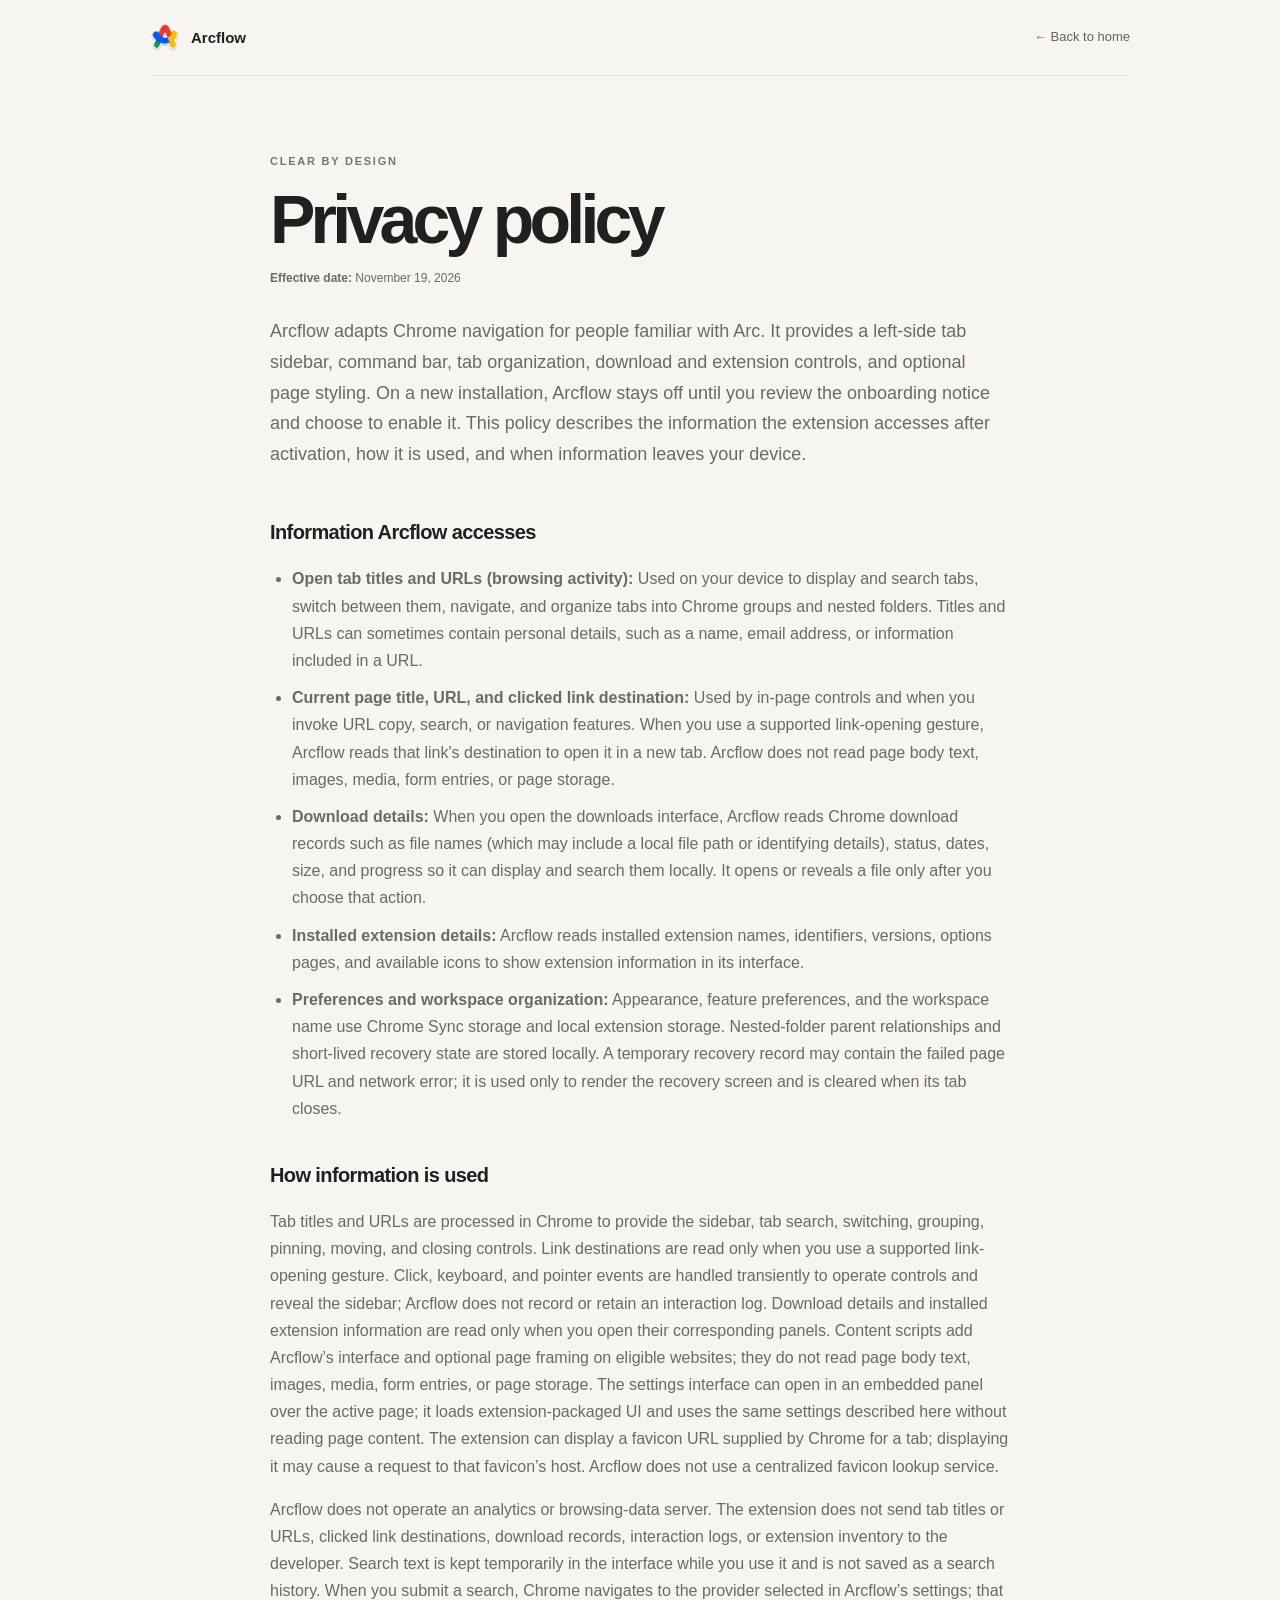
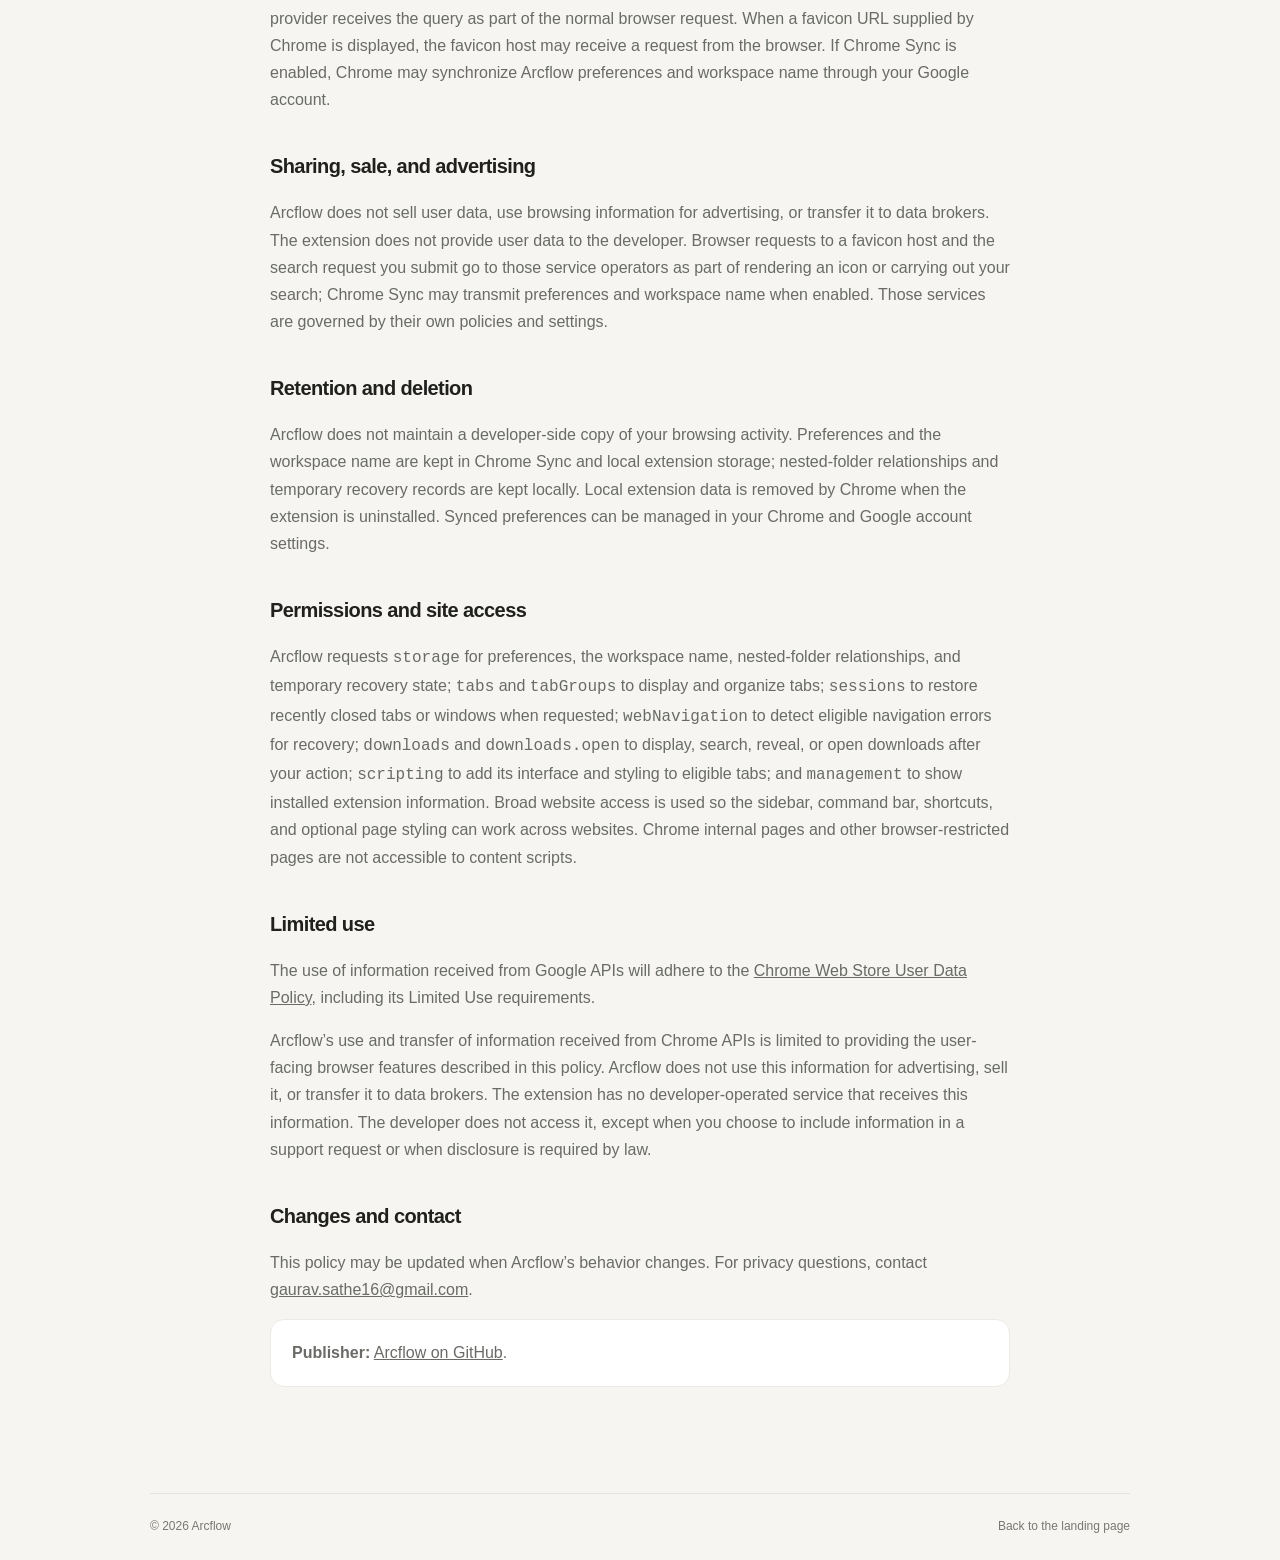
==== commit 616f5e4e: "Update Extension Name - Renamed extension to "Arcflow" and updated branding across all files - Updat" ====
--- a/docs/privacy.html
+++ b/docs/privacy.html
@@ -17,7 +17,7 @@
     <main class="content">
       <div class="kicker">Clear by design</div>
       <h1>Privacy policy</h1>
-      <p class="date"><strong>Effective date:</strong> November 18, 2026</p>
+      <p class="date"><strong>Effective date:</strong> November 19, 2026</p>
       <p class="intro">Arcflow adapts Chrome navigation for people familiar with Arc. It provides a left-side tab sidebar, command bar, tab organization, download and extension controls, and optional page styling. On a new installation, Arcflow stays off until you review the onboarding notice and choose to enable it. This policy describes the information the extension accesses after activation, how it is used, and when information leaves your device.</p>
 
       <h2>Information Arcflow accesses</h2>
@@ -30,7 +30,7 @@
       </ul>
 
       <h2>How information is used</h2>
-      <p>Tab titles and URLs are processed in Chrome to provide the sidebar, tab search, switching, grouping, pinning, moving, and closing controls. Link destinations are read only when you use a supported link-opening gesture. Click, keyboard, and pointer events are handled transiently to operate controls and reveal the sidebar; Arcflow does not record or retain an interaction log. Download details and installed extension information are read only when you open their corresponding panels. Content scripts add Arcflow’s interface and optional page framing on eligible websites; they do not read page body text, images, media, form entries, or page storage. The extension can display a favicon URL supplied by Chrome for a tab; displaying it may cause a request to that favicon’s host. Arcflow does not use a centralized favicon lookup service.</p>
+      <p>Tab titles and URLs are processed in Chrome to provide the sidebar, tab search, switching, grouping, pinning, moving, and closing controls. Link destinations are read only when you use a supported link-opening gesture. Click, keyboard, and pointer events are handled transiently to operate controls and reveal the sidebar; Arcflow does not record or retain an interaction log. Download details and installed extension information are read only when you open their corresponding panels. Content scripts add Arcflow’s interface and optional page framing on eligible websites; they do not read page body text, images, media, form entries, or page storage. The settings interface can open in an embedded panel over the active page; it loads extension-packaged UI and uses the same settings described here without reading page content. The extension can display a favicon URL supplied by Chrome for a tab; displaying it may cause a request to that favicon’s host. Arcflow does not use a centralized favicon lookup service.</p>
       <p>Arcflow does not operate an analytics or browsing-data server. The extension does not send tab titles or URLs, clicked link destinations, download records, interaction logs, or extension inventory to the developer. Search text is kept temporarily in the interface while you use it and is not saved as a search history. When you submit a search, Chrome navigates to the provider selected in Arcflow’s settings; that provider receives the query as part of the normal browser request. When a favicon URL supplied by Chrome is displayed, the favicon host may receive a request from the browser. If Chrome Sync is enabled, Chrome may synchronize Arcflow preferences and workspace name through your Google account.</p>
 
       <h2>Sharing, sale, and advertising</h2>
